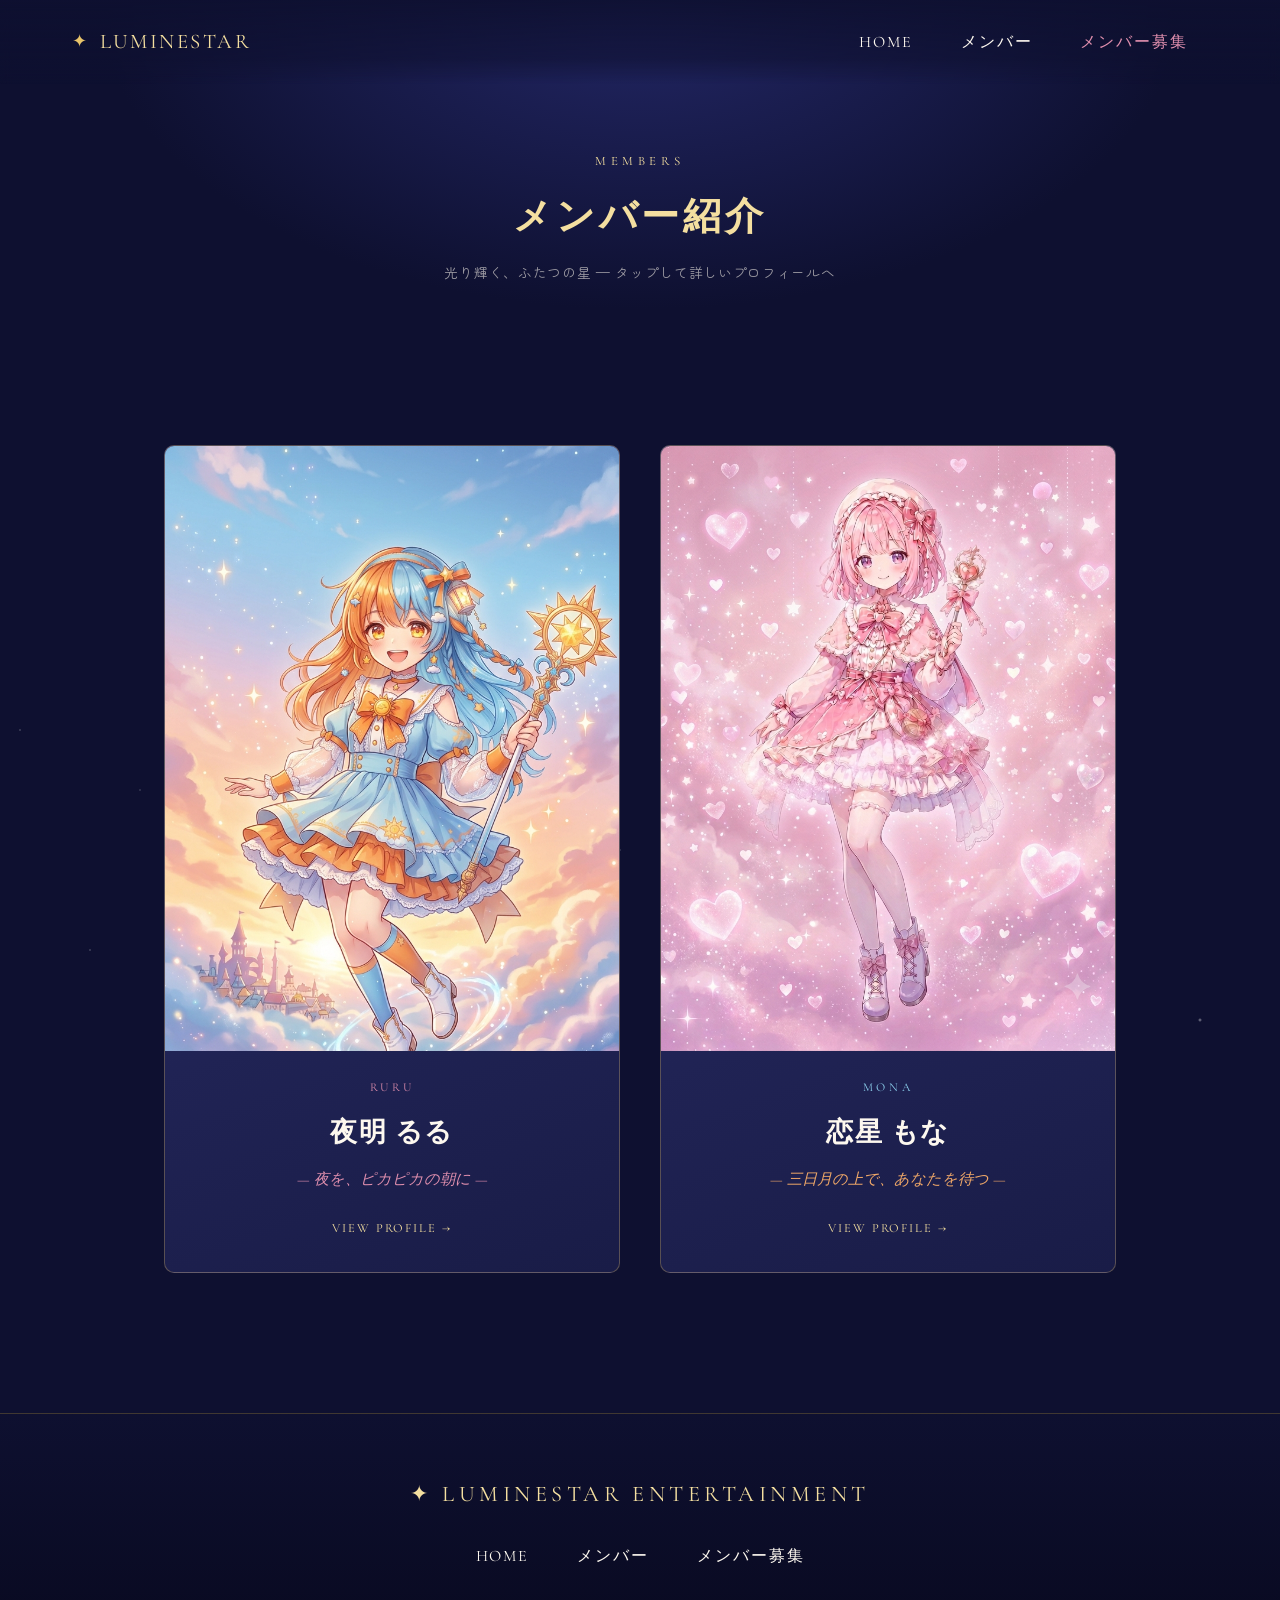
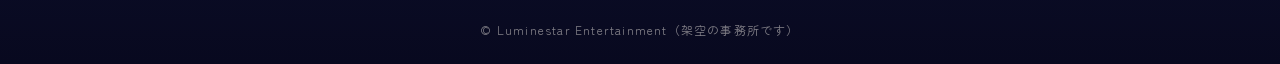
==== members.html @ ba447902 "Add files via upload 必要なファイルをアップロード" ====
<!DOCTYPE html>
<html lang="ja">
<head>
    <meta charset="UTF-8">
    <title>メンバー紹介 | Luminestar Entertainment</title>
    <meta name="description" content="Luminestar Entertainment所属タレント、るる・もなの紹介ページです。">
    <meta name="viewport" content="width=device-width, initial-scale=1">
    <script src="https://ajax.googleapis.com/ajax/libs/jquery/1.11.0/jquery.min.js"></script>
    <script src="js/script.js"></script>
    <link href="css/common.css" rel="stylesheet">
    <link href="css/members.css" rel="stylesheet">
    <link rel="preconnect" href="https://fonts.googleapis.com">
    <link rel="preconnect" href="https://fonts.gstatic.com" crossorigin>
    <link href="https://fonts.googleapis.com/css2?family=Cormorant+Garamond:wght@500;600;700&family=Zen+Maru+Gothic:wght@400;500;700&display=swap" rel="stylesheet">
</head>
<body>
    <header class="header">
        <div class="header-inner">
            <a class="header-logo" href="index.html">
                <span class="star-mark">&#10022;</span> LUMINESTAR
            </a>
            <button class="toggle-menu-button" aria-label="メニュー開閉"></button>
            <div class="header-site-menu">
                <nav class="site-menu">
                    <ul>
                        <li><a href="index.html">HOME</a></li>
                        <li><a href="members.html">メンバー</a></li>
                        <li><a href="recruit.html" class="is-notice">メンバー募集</a></li>
                    </ul>
                </nav>
            </div>
        </div>
    </header>

    <main class="main">
        <div class="page-head">
            <p class="eyebrow">Members</p>
            <h1 class="section-title">メンバー紹介</h1>
            <p class="section-sub">光り輝く、ふたつの星 — タップして詳しいプロフィールへ</p>
        </div>

        <section class="member-grid">
            <a class="member-card ruru" href="members/ruru.html">
                <div class="member-card-img">
                    <img src="images/ruru_full.png" alt="夜明るる">
                </div>
                <div class="member-card-body">
                    <p class="name-en">RURU</p>
                    <h2 class="name-jp">夜明 るる</h2>
                    <p class="tagline">— 夜を、ピカピカの朝に —</p>
                    <span class="more">VIEW PROFILE &rarr;</span>
                </div>
            </a>

            <a class="member-card mona" href="members/mona.html">
                <div class="member-card-img">
                    <img src="images/mona_full.png" alt="もな">
                </div>
                <div class="member-card-body">
                    <p class="name-en">MONA</p>
                    <h2 class="name-jp">恋星 もな</h2>
                    <p class="tagline">— 三日月の上で、あなたを待つ —</p>
                    <span class="more">VIEW PROFILE &rarr;</span>
                </div>
            </a>
        </section>
    </main>

    <footer class="footer">
        <p class="footer-logo">&#10022; LUMINESTAR ENTERTAINMENT</p>
        <nav class="site-menu">
            <ul>
                <li><a href="index.html">HOME</a></li>
                <li><a href="members.html">メンバー</a></li>
                <li><a href="recruit.html">メンバー募集</a></li>
            </ul>
        </nav>
        <small class="copyright">&copy; Luminestar Entertainment（架空の事務所です）</small>
    </footer>
</body>
</html>
---- css/common.css ----
@charset "utf-8";

*, ::before, ::after {
    padding: 0;
    margin: 0;
    box-sizing: border-box;
}

ul, ol { list-style: none; }
a { color: inherit; text-decoration: none; }

:root {
    --navy-deep: #0e1030;
    --navy-mid: #191c47;
    --navy-light: #2c2f6b;
    --gold: #e8c46a;
    --gold-soft: #f4dfa0;
    --pink: #f3b6cc;
    --pink-deep: #e08fae;
    --sky: #8fd3f0;
    --orange: #f0a868;
    --cream: #fdf8ef;
    --ink: #2a2540;
}

html { scroll-behavior: smooth; }

body {
    font-family: "Zen Maru Gothic", "Hiragino Maru Gothic ProN", sans-serif;
    font-size: 16px;
    color: var(--cream);
    line-height: 1.8;
    background-color: var(--navy-deep);
    background-image:
        radial-gradient(1px 1px at 20px 30px, rgba(255,255,255,.5), transparent),
        radial-gradient(1px 1px at 140px 90px, rgba(255,255,255,.4), transparent),
        radial-gradient(2px 2px at 300px 60px, rgba(255,255,255,.6), transparent),
        radial-gradient(1px 1px at 400px 200px, rgba(255,255,255,.4), transparent),
        radial-gradient(1px 1px at 90px 250px, rgba(255,255,255,.5), transparent),
        radial-gradient(2px 2px at 500px 320px, rgba(255,255,255,.5), transparent),
        radial-gradient(1px 1px at 620px 150px, rgba(255,255,255,.4), transparent);
    background-repeat: repeat;
    background-size: 700px 700px;
    overflow-x: hidden;
}

img { max-width: 100%; display: block; }

.eyebrow {
    font-family: "Cormorant Garamond", serif;
    letter-spacing: .35em;
    font-size: .8rem;
    color: var(--gold-soft);
    text-transform: uppercase;
    text-align: center;
}

h1, h2, h3 {
    font-family: "Cormorant Garamond", serif;
    font-weight: 600;
}

/* ===== Header ===== */
.header {
    position: fixed;
    top: 0;
    left: 0;
    right: 0;
    z-index: 100;
    background: linear-gradient(180deg, rgba(14,16,48,.92) 0%, rgba(14,16,48,.6) 70%, transparent 100%);
    backdrop-filter: blur(6px);
}

.header-inner {
    max-width: 1200px;
    height: 84px;
    margin: 0 auto;
    padding: 0 32px;
    display: flex;
    justify-content: space-between;
    align-items: center;
}

.header-logo {
    display: flex;
    align-items: center;
    gap: 10px;
    font-family: "Cormorant Garamond", serif;
    font-size: 1.3rem;
    letter-spacing: .12em;
    color: var(--gold-soft);
}

.header-logo .star-mark {
    color: var(--gold);
    font-size: 1.1rem;
}

.toggle-menu-button {
    display: none;
}

.site-menu ul {
    display: flex;
    gap: 8px;
}

.site-menu ul li a {
    display: block;
    padding: 8px 20px;
    font-family: "Cormorant Garamond", serif;
    letter-spacing: .12em;
    font-size: 1rem;
    color: var(--cream);
    position: relative;
    transition: color .25s ease;
}

.site-menu ul li a::after {
    content: "";
    position: absolute;
    left: 20px;
    right: 20px;
    bottom: 2px;
    height: 1px;
    background: var(--gold);
    transform: scaleX(0);
    transform-origin: center;
    transition: transform .3s ease;
}

.site-menu ul li a:hover {
    color: var(--gold-soft);
}

.site-menu ul li a:hover::after {
    transform: scaleX(1);
}

.site-menu ul li a.is-notice {
    color: var(--pink-deep);
}

@media (max-width: 860px) {
    .header-inner {
        height: 64px;
        padding: 0 20px;
    }
    .header-logo { font-size: 1.05rem; }

    .toggle-menu-button {
        display: block;
        width: 40px;
        height: 32px;
        background: transparent;
        border: 1px solid var(--gold-soft);
        border-radius: 4px;
        position: relative;
    }
    .toggle-menu-button::before,
    .toggle-menu-button::after {
        content: "";
        position: absolute;
        left: 8px;
        right: 8px;
        height: 1px;
        background: var(--gold-soft);
    }
    .toggle-menu-button::before { top: 11px; }
    .toggle-menu-button::after { bottom: 11px; }

    .header-site-menu {
        position: absolute;
        top: 100%;
        left: 0;
        right: 0;
        background: var(--navy-mid);
        padding: 20px 0 30px;
        display: none;
        border-bottom: 1px solid rgba(232,196,106,.3);
    }
    .header-site-menu.is-show { display: block; }
    .site-menu ul {
        display: block;
        text-align: center;
    }
    .site-menu ul li { margin-top: 6px; }

    .main { padding-top: 64px; }
}

/* ===== Footer ===== */
.footer {
    color: var(--cream);
    background: linear-gradient(180deg, var(--navy-deep) 0%, #08091f 100%);
    padding: 60px 20px 24px;
    text-align: center;
    border-top: 1px solid rgba(232,196,106,.25);
}

.footer-logo {
    font-family: "Cormorant Garamond", serif;
    font-size: 1.4rem;
    letter-spacing: .2em;
    color: var(--gold-soft);
    margin-bottom: 20px;
}

.footer .site-menu ul {
    justify-content: center;
    flex-wrap: wrap;
}

.copyright {
    display: block;
    margin-top: 40px;
    font-size: .75rem;
    letter-spacing: .1em;
    color: rgba(253,248,239,.5);
}

/* ===== shared section styles ===== */
.section-title {
    text-align: center;
    font-size: 2.4rem;
    color: var(--gold-soft);
    letter-spacing: .1em;
    margin-top: 10px;
    margin-bottom: 8px;
}

.section-sub {
    text-align: center;
    font-size: .85rem;
    color: rgba(253,248,239,.6);
    letter-spacing: .05em;
    margin-bottom: 60px;
}

.divider {
    width: 60px;
    height: 1px;
    background: var(--gold);
    margin: 18px auto;
    position: relative;
}
.divider::before {
    content: "\2726";
    position: absolute;
    top: 50%;
    left: 50%;
    transform: translate(-50%, -50%);
    background: var(--navy-deep);
    color: var(--gold);
    font-size: .8rem;
    padding: 0 8px;
}
---- css/members.css ----
@charset "utf-8";

.page-head {
    padding: 150px 20px 20px;
    text-align: center;
    background: radial-gradient(ellipse at 50% 0%, #232766 0%, var(--navy-deep) 60%);
}

.page-head .eyebrow { margin-bottom: 8px; }

.member-grid {
    max-width: 1000px;
    margin: 0 auto;
    padding: 80px 24px 140px;
    display: grid;
    grid-template-columns: 1fr 1fr;
    gap: 40px;
}

.member-card {
    display: block;
    border-radius: 10px;
    overflow: hidden;
    border: 1px solid rgba(232,196,106,.3);
    background: linear-gradient(160deg, var(--navy-light), var(--navy-mid));
    transition: transform .35s ease, box-shadow .35s ease, border-color .35s ease;
}

.member-card:hover {
    transform: translateY(-6px);
    box-shadow: 0 20px 50px rgba(0,0,0,.4);
    border-color: var(--gold);
}

.member-card-img {
    aspect-ratio: 3 / 4;
    overflow: hidden;
}

.member-card-img img {
    width: 100%;
    height: 100%;
    object-fit: cover;
    object-position: top center;
    transition: transform .5s ease;
}

.member-card.ruru .member-card-img img {
    object-position: 65% 25%;
}

.member-card:hover .member-card-img img {
    transform: scale(1.04);
}

.member-card-body {
    padding: 26px 28px 32px;
    text-align: center;
}

.member-card .name-en {
    font-family: "Cormorant Garamond", serif;
    letter-spacing: .3em;
    font-size: .75rem;
    color: var(--gold);
}

.member-card .name-jp {
    font-size: 1.7rem;
    color: var(--cream);
    letter-spacing: .06em;
    margin: 10px 0 8px;
}

.member-card .tagline {
    font-family: "Cormorant Garamond", serif;
    font-style: italic;
    font-size: .95rem;
    color: var(--gold-soft);
    margin-bottom: 18px;
}

.member-card .more {
    font-family: "Cormorant Garamond", serif;
    letter-spacing: .15em;
    font-size: .78rem;
    color: var(--gold-soft);
}

.member-card.ruru .name-en,
.member-card.ruru .tagline { color: var(--pink-deep); }

.member-card.mona .name-en { color: var(--sky); }
.member-card.mona .tagline { color: var(--orange); }

@media (max-width: 700px) {
    .member-grid {
        grid-template-columns: 1fr;
        max-width: 400px;
    }
}

.member-block {
    max-width: 1100px;
    margin: 0 auto;
    padding: 90px 24px;
    display: grid;
    grid-template-columns: 380px 1fr;
    gap: 60px;
    align-items: center;
}

.member-block:nth-of-type(even) {
    grid-template-columns: 1fr 380px;
}

.member-block:nth-of-type(even) .member-portrait {
    order: 2;
}

.member-portrait {
    position: relative;
    border-radius: 8px;
    overflow: hidden;
}

.member-portrait::after {
    content: "";
    position: absolute;
    inset: 0;
    border-radius: 8px;
    box-shadow: inset 0 0 0 1px rgba(232,196,106,.35);
    pointer-events: none;
}

.member-portrait img {
    width: 100%;
    display: block;
}

.member-info .name-en {
    font-family: "Cormorant Garamond", serif;
    letter-spacing: .3em;
    font-size: .8rem;
    color: var(--gold);
}

.member-info .name-jp {
    font-size: clamp(2rem, 4vw, 2.8rem);
    color: var(--cream);
    letter-spacing: .08em;
    margin: 10px 0 6px;
}

.member-info .tagline {
    font-family: "Cormorant Garamond", serif;
    font-style: italic;
    font-size: 1.15rem;
    color: var(--gold-soft);
    margin-bottom: 26px;
}

.member-info .desc {
    font-size: .9rem;
    color: rgba(253,248,239,.8);
    line-height: 2;
    margin-bottom: 28px;
}

.member-data {
    display: grid;
    grid-template-columns: repeat(2, 1fr);
    gap: 14px 24px;
    margin-bottom: 24px;
}

.member-data dt {
    font-family: "Cormorant Garamond", serif;
    letter-spacing: .1em;
    font-size: .7rem;
    color: var(--gold);
    text-transform: uppercase;
}

.member-data dd {
    font-size: .88rem;
    color: var(--cream);
    margin-top: 4px;
}

.member-tags {
    display: flex;
    flex-wrap: wrap;
    gap: 8px;
}

.member-tags span {
    font-size: .72rem;
    padding: 5px 14px;
    border: 1px solid rgba(232,196,106,.4);
    border-radius: 999px;
    color: var(--gold-soft);
    letter-spacing: .05em;
}

.ruru .name-en, .ruru .tagline { color: var(--pink-deep); }
.ruru .member-data dt { color: var(--pink-deep); }
.ruru .member-tags span { border-color: rgba(224,143,174,.45); color: var(--pink); }

.mona .name-en, .mona .tagline { color: var(--sky); }
.mona .member-data dt { color: var(--orange); }
.mona .member-tags span { border-color: rgba(240,168,104,.45); color: var(--orange); }

@media (max-width: 860px) {
    .member-block,
    .member-block:nth-of-type(even) {
        grid-template-columns: 1fr;
        padding: 60px 24px;
        gap: 32px;
    }
    .member-block:nth-of-type(even) .member-portrait { order: 0; }
    .member-portrait { max-width: 320px; margin: 0 auto; }
    .member-data { grid-template-columns: 1fr 1fr; }
}
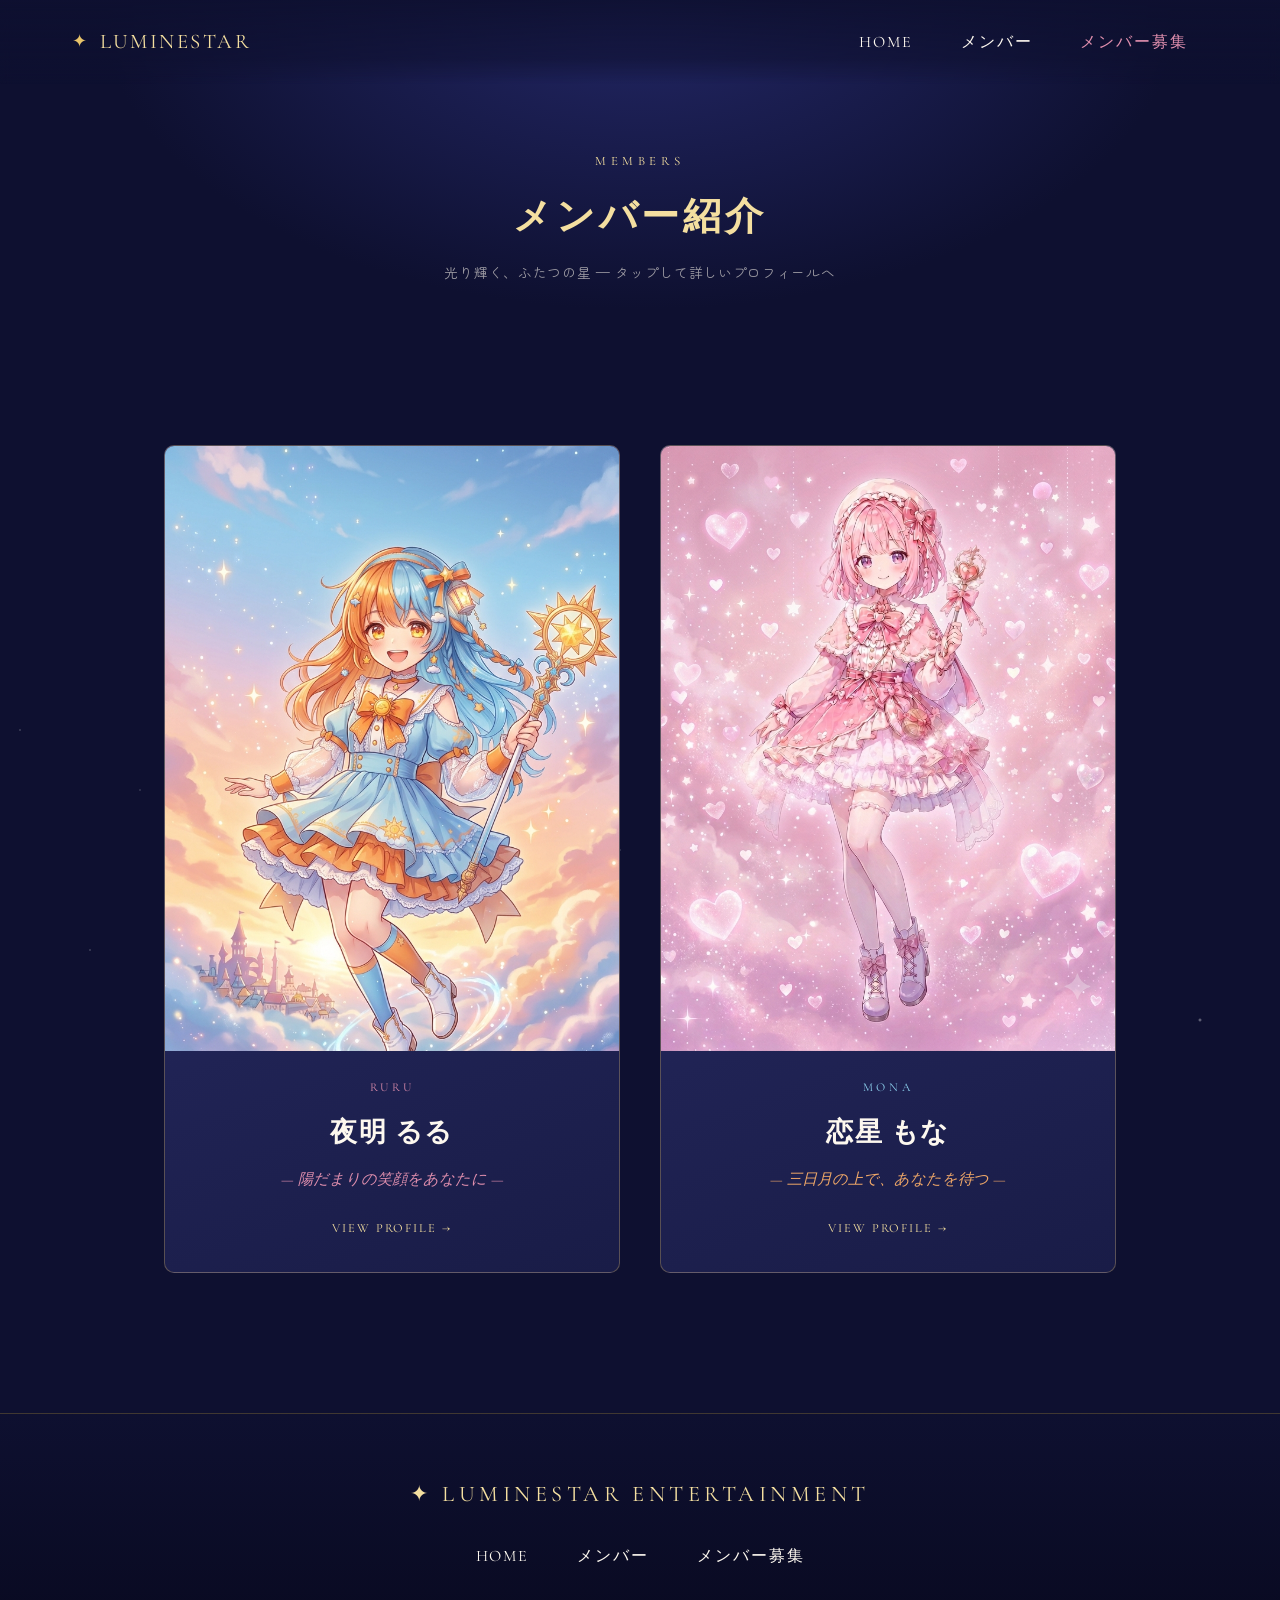
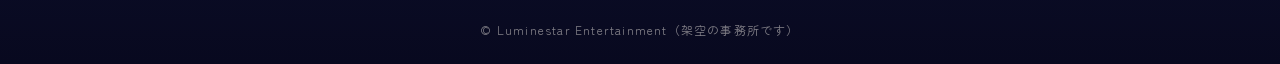
==== commit 70c688e8: "Update members.html" ====
--- a/members.html
+++ b/members.html
@@ -47,7 +47,7 @@
                 <div class="member-card-body">
                     <p class="name-en">RURU</p>
                     <h2 class="name-jp">夜明 るる</h2>
-                    <p class="tagline">— 夜を、ピカピカの朝に —</p>
+                    <p class="tagline">— 陽だまりの笑顔をあなたに —</p>
                     <span class="more">VIEW PROFILE &rarr;</span>
                 </div>
             </a>
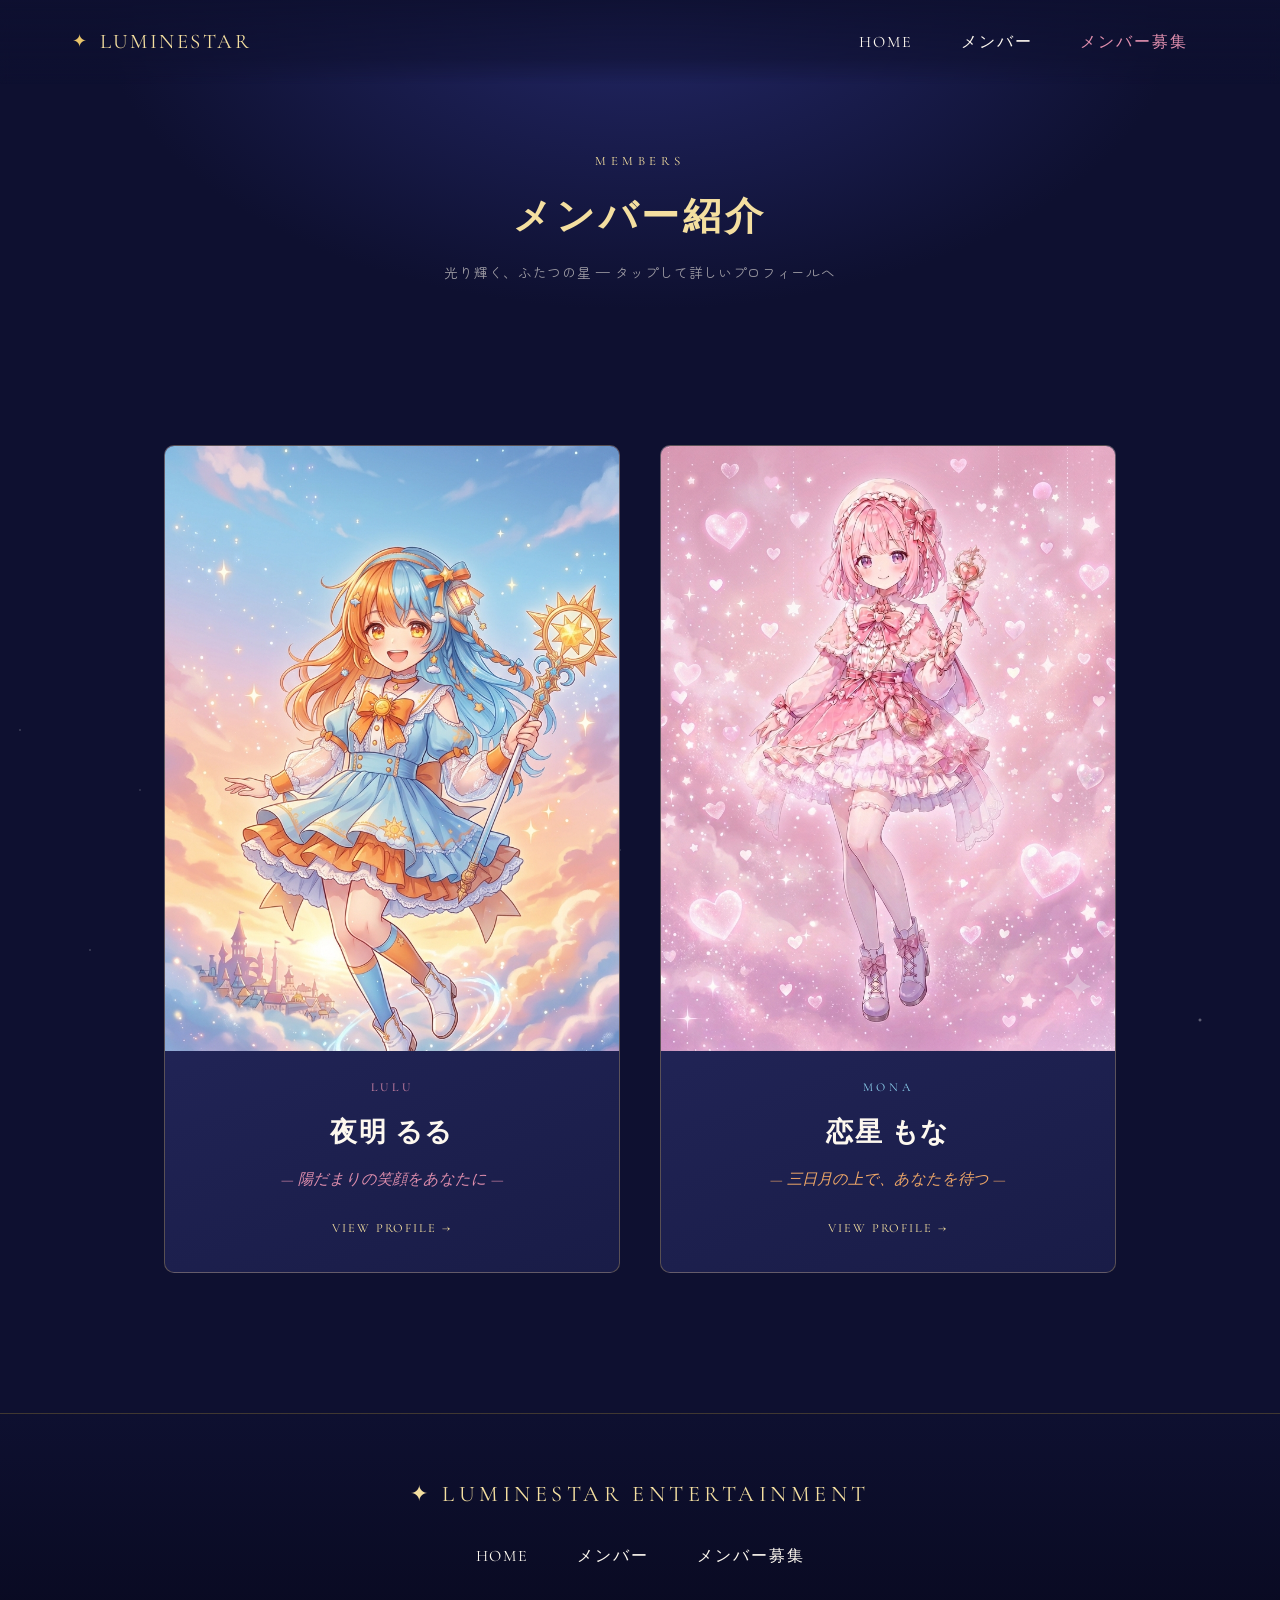
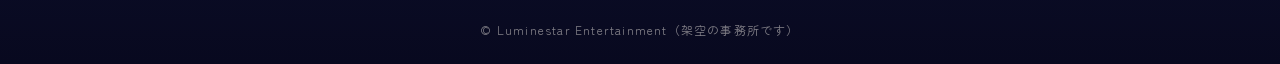
==== commit efbf80ae: "Update members.html" ====
--- a/members.html
+++ b/members.html
@@ -45,7 +45,7 @@
                     <img src="images/ruru_full.png" alt="夜明るる">
                 </div>
                 <div class="member-card-body">
-                    <p class="name-en">RURU</p>
+                    <p class="name-en">LULU</p>
                     <h2 class="name-jp">夜明 るる</h2>
                     <p class="tagline">— 陽だまりの笑顔をあなたに —</p>
                     <span class="more">VIEW PROFILE &rarr;</span>
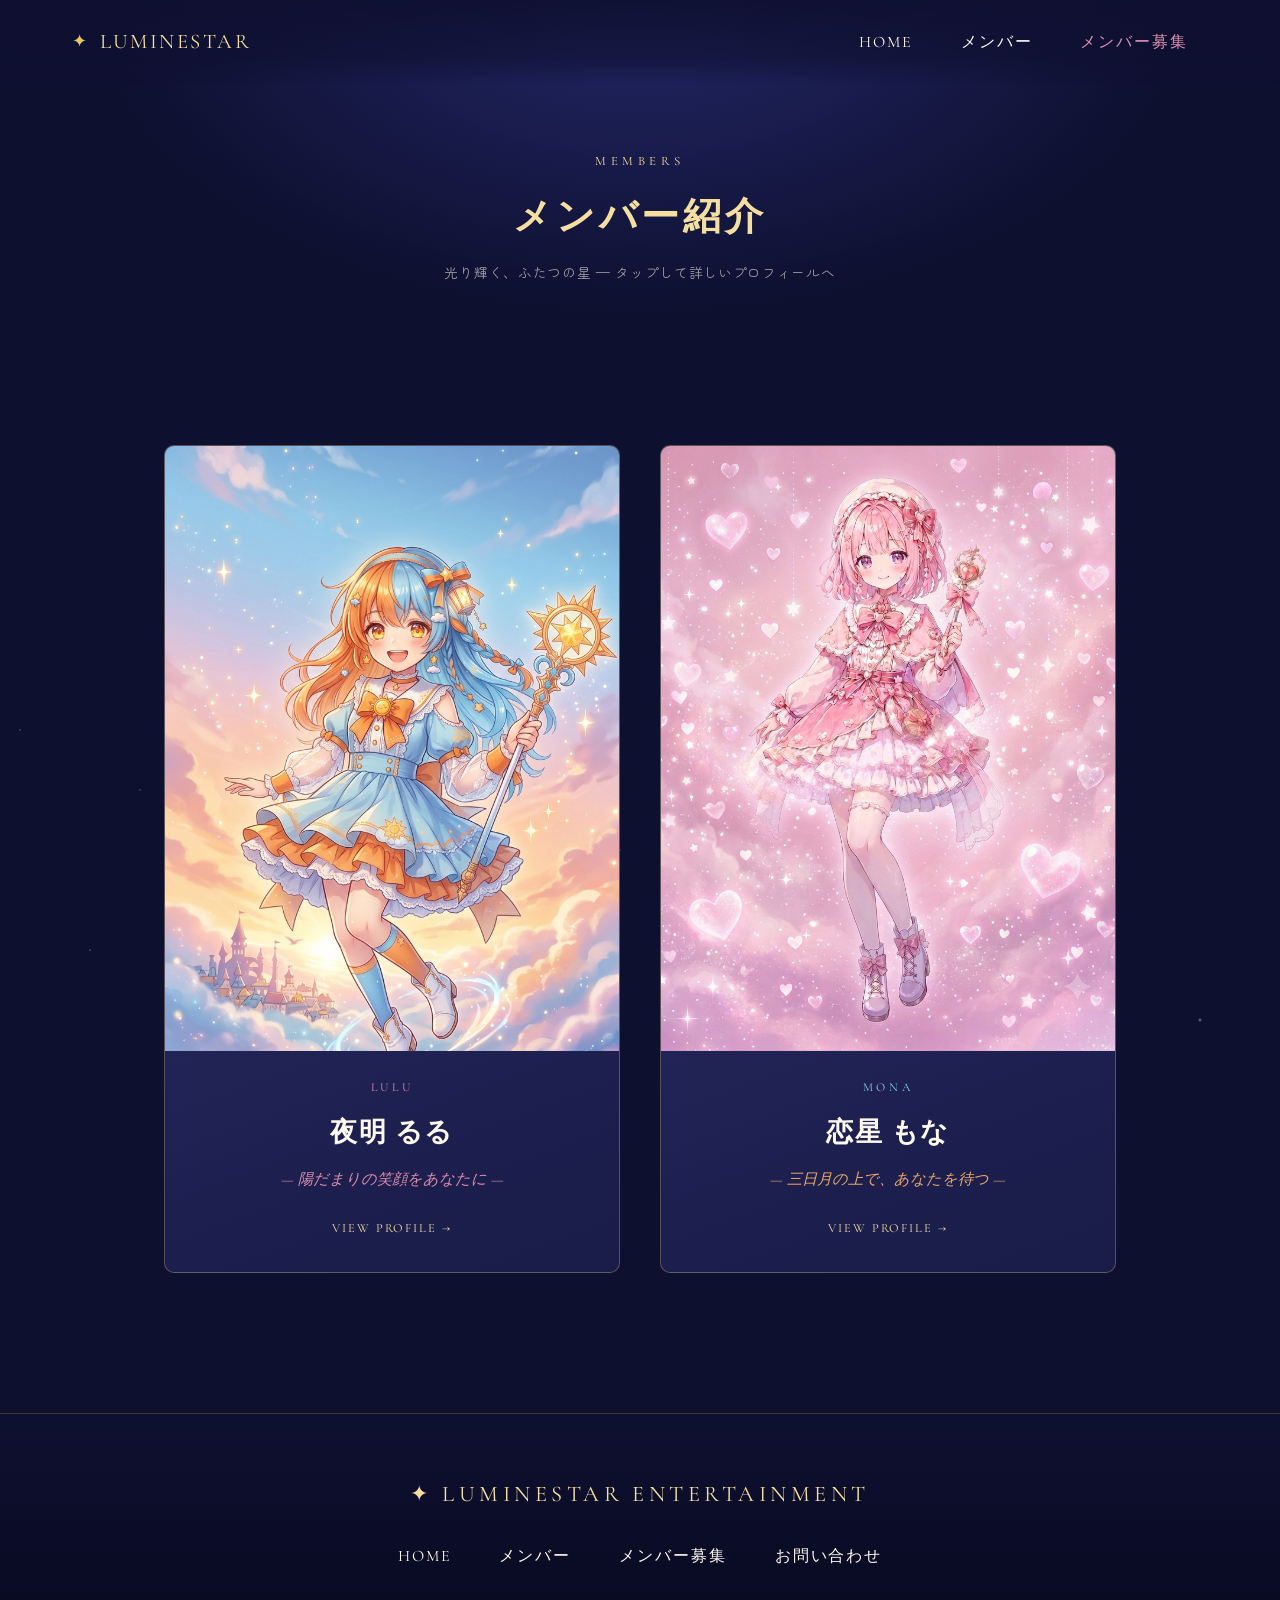
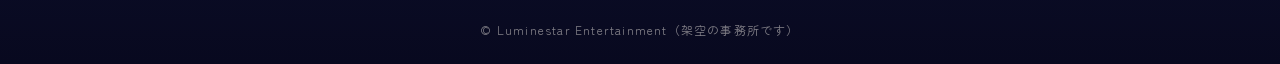
==== commit ebf0acf3: "Update members.html お問い合わせ追加" ====
--- a/members.html
+++ b/members.html
@@ -73,6 +73,7 @@
                 <li><a href="index.html">HOME</a></li>
                 <li><a href="members.html">メンバー</a></li>
                 <li><a href="recruit.html">メンバー募集</a></li>
+                <li><a href="https://docs.google.com/forms/d/e/1FAIpQLSeSq7EBJ4Wy3miL0lt6pkF9hm8hegByLnXEYSzgwoRPv-RfqQ/viewform?usp=dialog">お問い合わせ</a></li>
             </ul>
         </nav>
         <small class="copyright">&copy; Luminestar Entertainment（架空の事務所です）</small>
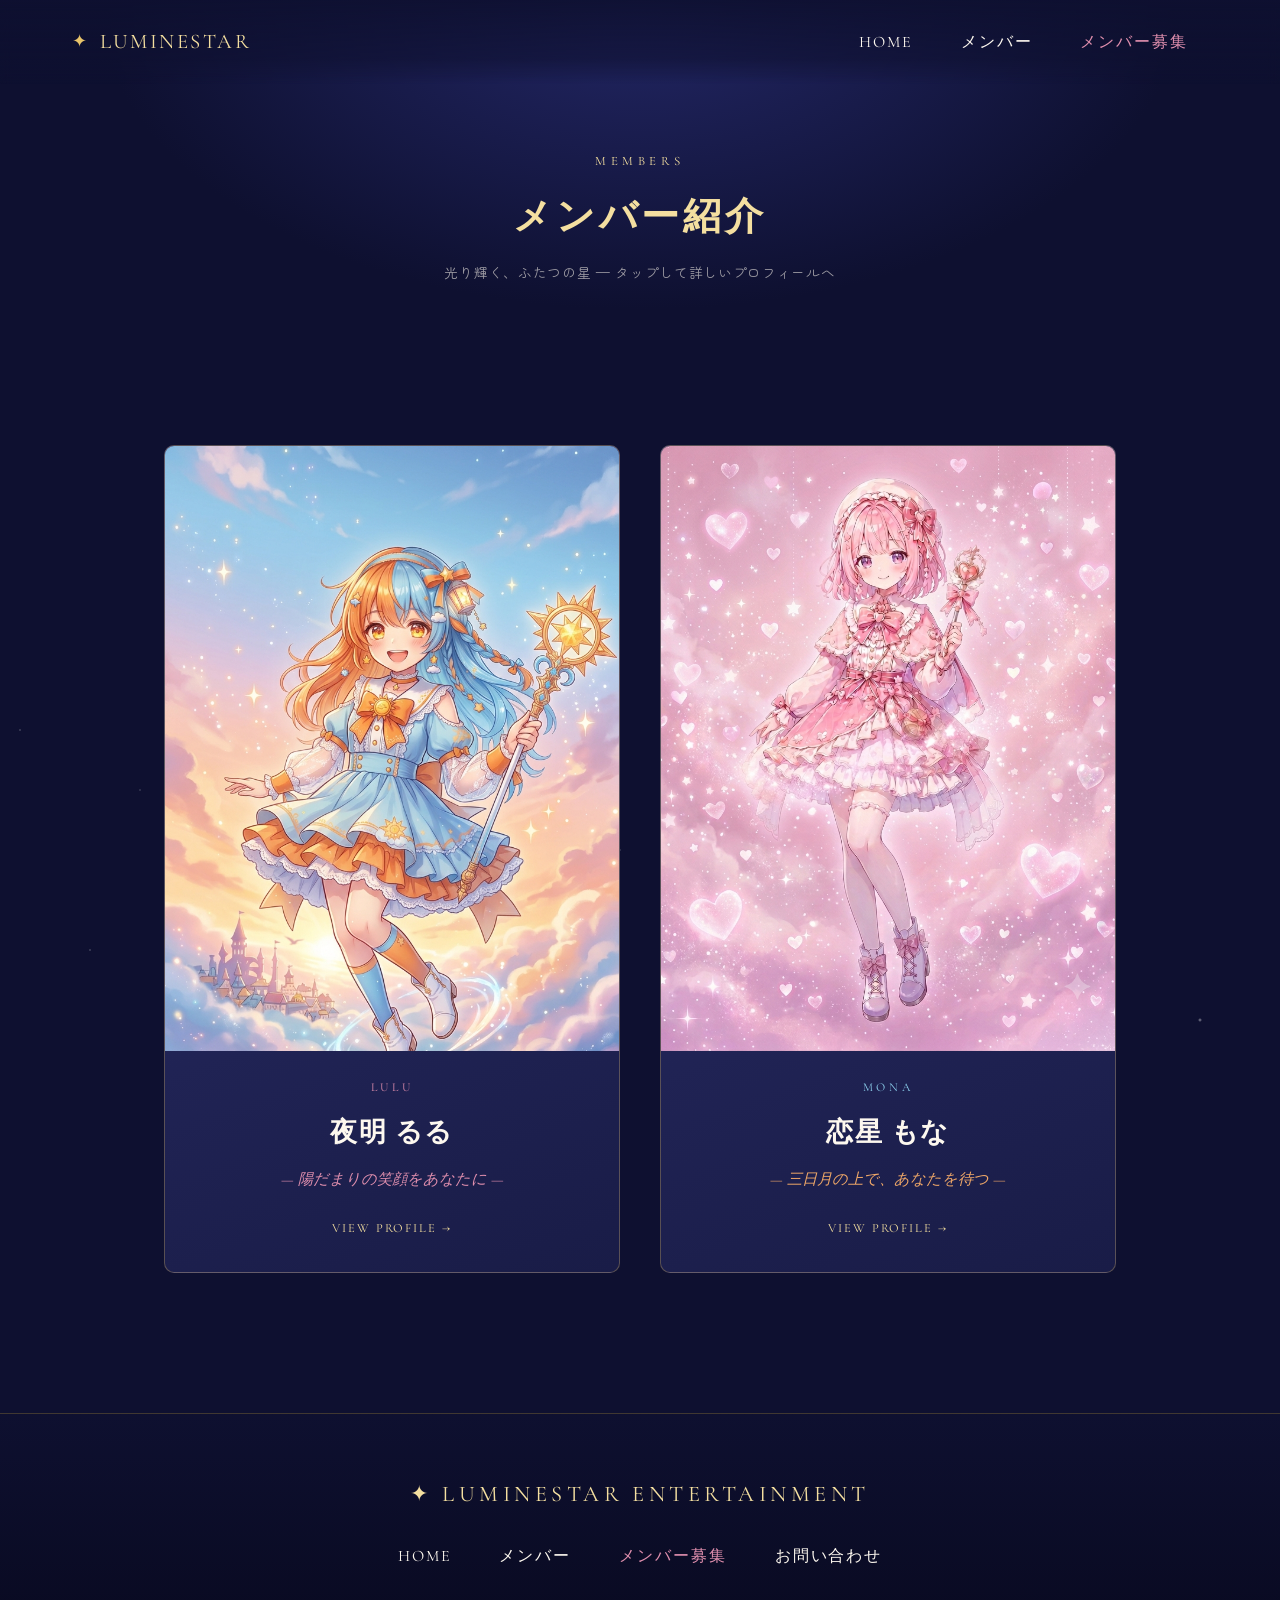
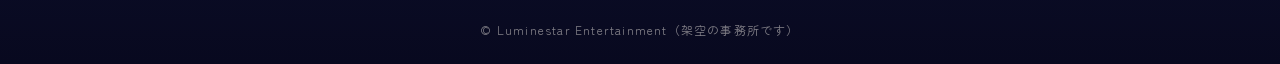
==== commit 4697d7dc: "Update members.html あ" ====
--- a/members.html
+++ b/members.html
@@ -72,7 +72,7 @@
             <ul>
                 <li><a href="index.html">HOME</a></li>
                 <li><a href="members.html">メンバー</a></li>
-                <li><a href="recruit.html">メンバー募集</a></li>
+                <li><a href="recruit.html" class="is-notice">メンバー募集</a></li>
                 <li><a href="https://docs.google.com/forms/d/e/1FAIpQLSeSq7EBJ4Wy3miL0lt6pkF9hm8hegByLnXEYSzgwoRPv-RfqQ/viewform?usp=dialog">お問い合わせ</a></li>
             </ul>
         </nav>
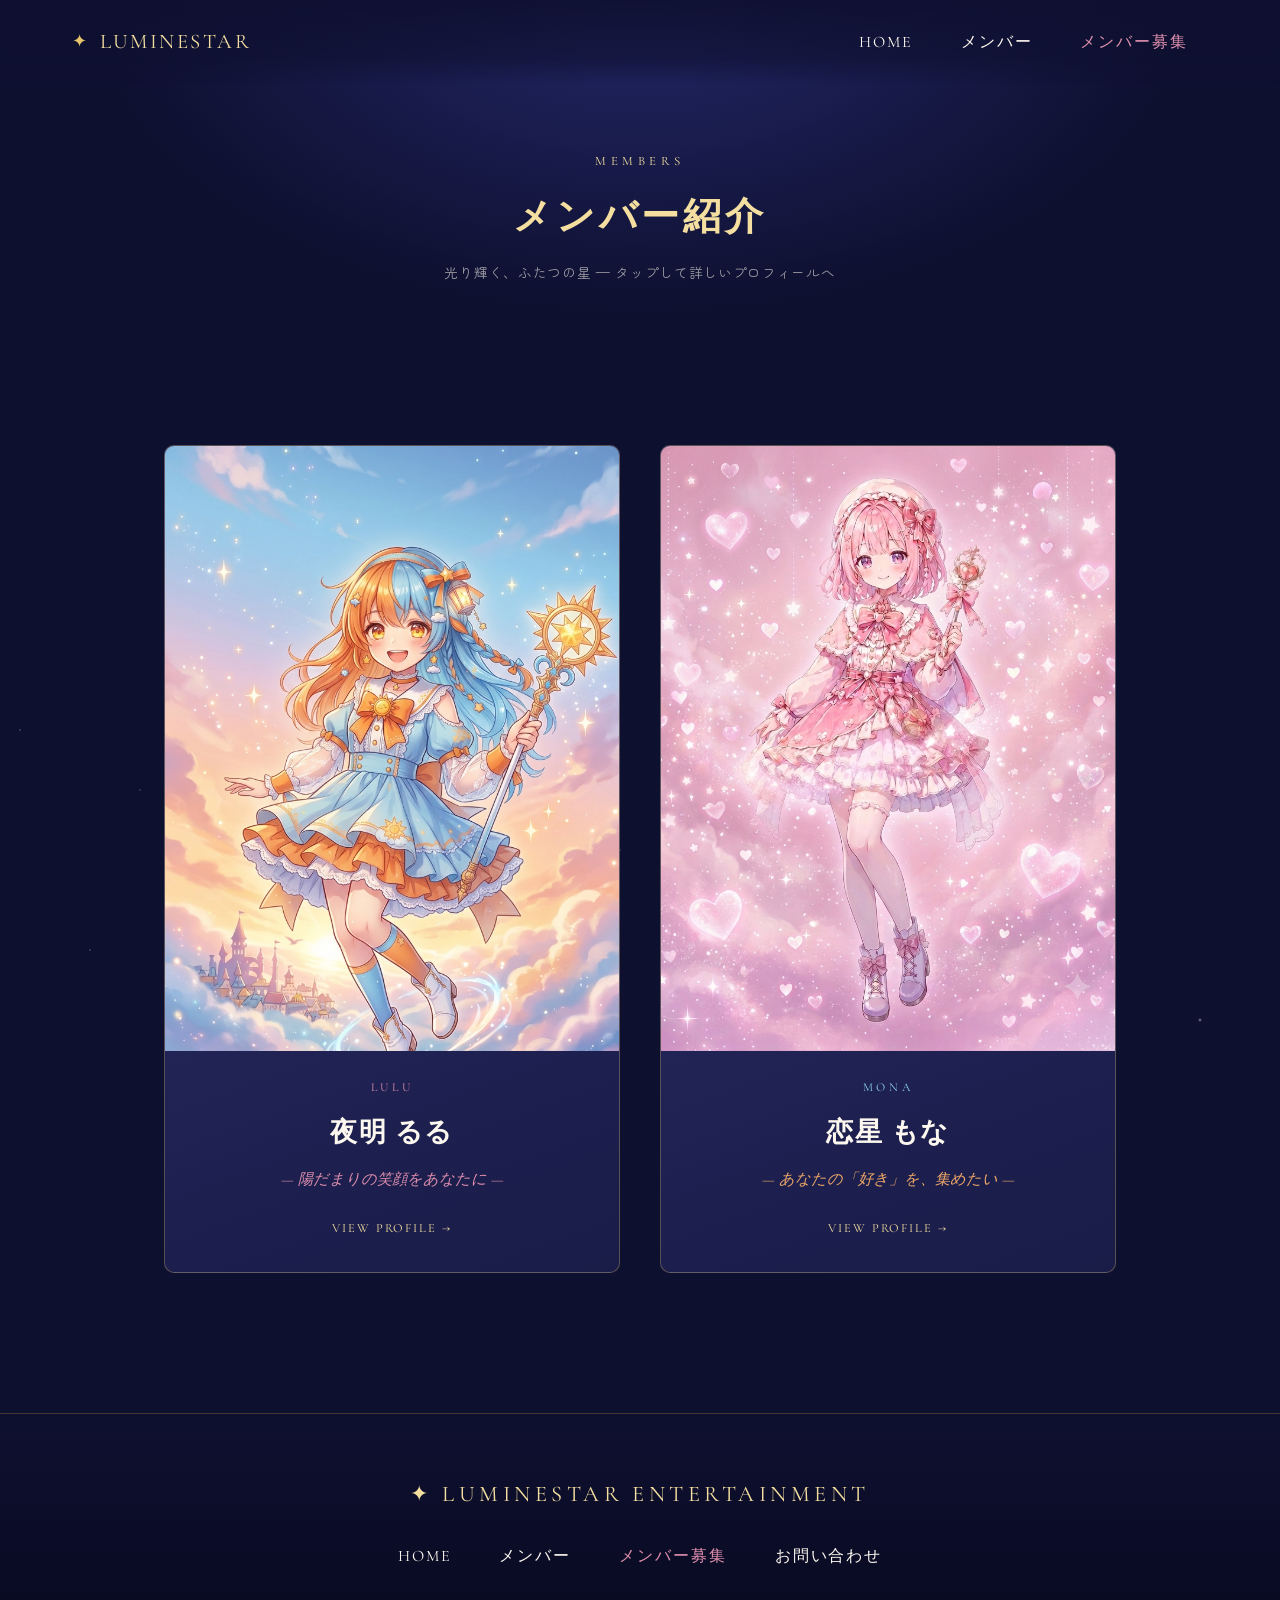
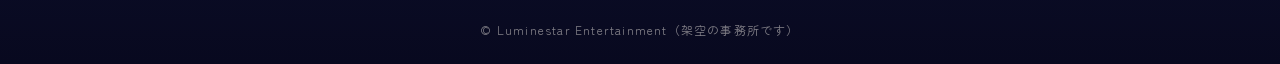
==== commit faa21a34: "Update members.html" ====
--- a/members.html
+++ b/members.html
@@ -59,7 +59,7 @@
                 <div class="member-card-body">
                     <p class="name-en">MONA</p>
                     <h2 class="name-jp">恋星 もな</h2>
-                    <p class="tagline">— 三日月の上で、あなたを待つ —</p>
+                    <p class="tagline">— あなたの「好き」を、集めたい —</p>
                     <span class="more">VIEW PROFILE &rarr;</span>
                 </div>
             </a>
